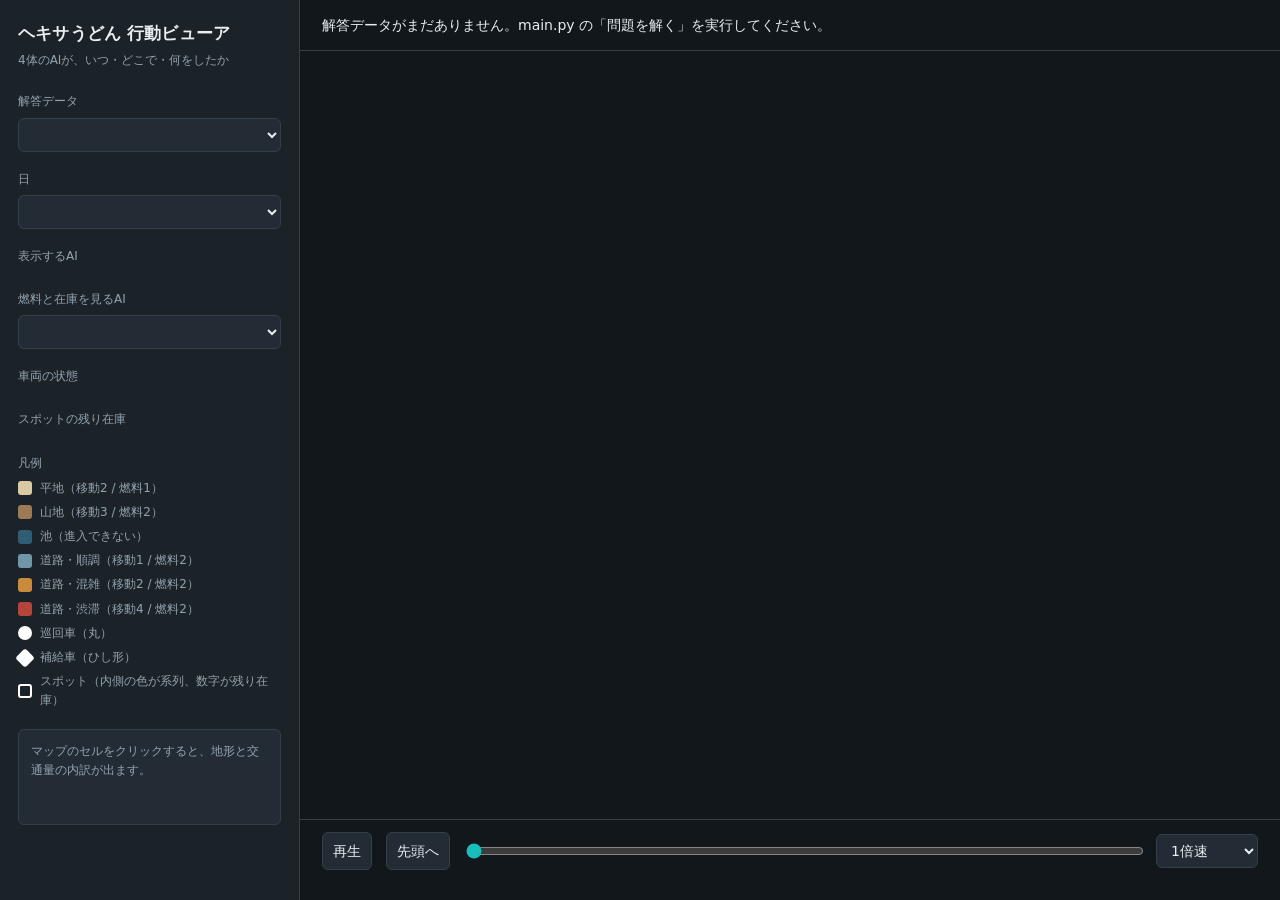
==== viewer/index.html @ 1476a409 "プログラムの追加" ====
<!DOCTYPE html>
<html lang="ja">
<head>
<meta charset="utf-8">
<meta name="viewport" content="width=device-width, initial-scale=1">
<meta http-equiv="Cache-Control" content="no-store">
<title>ヘキサうどん 行動ビューア</title>
<script>
  // ブラウザが古い app.js / style.css / データを使い回さないようにする。
  // 更新したのに画面が変わらない、という事故がここで防げる。
  window.HEXA_CACHE_BUSTER = "?v=" + Date.now();
  document.write(
    '<link rel="stylesheet" href="style.css' + window.HEXA_CACHE_BUSTER + '">'
  );
</script>
</head>
<body>
<aside class="panel">
  <h1>ヘキサうどん 行動ビューア</h1>
  <p class="subtitle">4体のAIが、いつ・どこで・何をしたか</p>

  <div class="field">
    <label for="dataset">解答データ</label>
    <select id="dataset"></select>
  </div>

  <div class="field">
    <label for="day">日</label>
    <select id="day"></select>
  </div>

  <div class="field">
    <label>表示するAI</label>
    <div class="team-list" id="teams"></div>
  </div>

  <div class="field">
    <label for="focus">燃料と在庫を見るAI</label>
    <select id="focus"></select>
  </div>

  <div class="field">
    <label>車両の状態</label>
    <div class="agent-list" id="agents"></div>
  </div>

  <div class="field">
    <label>スポットの残り在庫</label>
    <div class="spot-list" id="spots"></div>
  </div>

  <div class="field">
    <label>凡例</label>
    <div class="legend">
      <div><i style="background:#d8c9a3"></i>平地（移動2 / 燃料1）</div>
      <div><i style="background:#9c7a55"></i>山地（移動3 / 燃料2）</div>
      <div><i style="background:#2e5d74"></i>池（進入できない）</div>
      <div><i style="background:var(--smooth)"></i>道路・順調（移動1 / 燃料2）</div>
      <div><i style="background:var(--busy)"></i>道路・混雑（移動2 / 燃料2）</div>
      <div><i style="background:var(--jammed)"></i>道路・渋滞（移動4 / 燃料2）</div>
      <div><i style="border-radius:50%;background:#fff"></i>巡回車（丸）</div>
      <div><i style="transform:rotate(45deg);background:#fff"></i>補給車（ひし形）</div>
      <div><i style="border:2px solid #fff;background:transparent"></i>スポット（内側の色が系列、数字が残り在庫）</div>
    </div>
  </div>

  <div class="inspector" id="inspector">マップのセルをクリックすると、地形と交通量の内訳が出ます。</div>
</aside>

<main class="stage">
  <div class="stage-head" id="head"></div>
  <div class="canvas-wrap"><canvas id="map"></canvas></div>
  <div class="transport">
    <button id="play">再生</button>
    <button id="reset">先頭へ</button>
    <input id="step" type="range" min="0" max="0" value="0">
    <select id="speed" title="再生速度">
      <option value="0.25">0.25倍速</option>
      <option value="0.5">0.5倍速</option>
      <option value="1" selected>1倍速</option>
      <option value="2">2倍速</option>
      <option value="4">4倍速</option>
      <option value="8">8倍速</option>
    </select>
    <span class="readout" id="readout"></span>
  </div>
</main>

<script>
  document.write('<script src="data/index.js' + window.HEXA_CACHE_BUSTER + '"><\/script>');
  document.write('<script src="app.js' + window.HEXA_CACHE_BUSTER + '"><\/script>');
</script>
</body>
</html>
---- viewer/style.css ----
:root {
  --ink: #12171b;
  --ink-2: #1b2228;
  --ink-3: #232c34;
  --line: #33404a;
  --text: #e8eef2;
  --text-dim: #93a3ae;
  --team-1: #e4572e;
  --team-2: #17bebb;
  --team-3: #f5c518;
  --team-4: #9b7ede;
  --smooth: #6f97a8;
  --busy: #c98a3c;
  --jammed: #b5453a;
}

* { box-sizing: border-box; }

html, body {
  margin: 0;
  height: 100%;
  background: var(--ink);
  color: var(--text);
  font-family: "Hiragino Sans", "Noto Sans JP", "Yu Gothic UI", system-ui, sans-serif;
  font-size: 14px;
  line-height: 1.6;
}

body {
  display: grid;
  grid-template-columns: 300px 1fr;
  grid-template-rows: 100%;
}

.panel {
  background: var(--ink-2);
  border-right: 1px solid var(--line);
  padding: 20px 18px 40px;
  overflow-y: auto;
}

.panel h1 {
  font-size: 17px;
  font-weight: 600;
  margin: 0 0 4px;
  letter-spacing: 0.01em;
}

.panel .subtitle {
  color: var(--text-dim);
  font-size: 12px;
  margin: 0 0 22px;
}

.field { margin-bottom: 18px; }

.field label {
  display: block;
  font-size: 12px;
  color: var(--text-dim);
  margin-bottom: 6px;
}

select, button {
  font: inherit;
  color: var(--text);
  background: var(--ink-3);
  border: 1px solid var(--line);
  border-radius: 6px;
  padding: 7px 10px;
}

select { width: 100%; }

button { cursor: pointer; }
button:hover { border-color: #4d5f6c; }
button:focus-visible, select:focus-visible { outline: 2px solid var(--team-2); outline-offset: 2px; }

.team-list { display: grid; gap: 6px; }

.team-row {
  display: grid;
  grid-template-columns: 12px 1fr auto;
  align-items: center;
  gap: 9px;
  padding: 8px 10px;
  border: 1px solid var(--line);
  border-radius: 6px;
  background: var(--ink-3);
  cursor: pointer;
  text-align: left;
  width: 100%;
}

.team-row[aria-pressed="true"] { border-color: currentColor; }
.team-row .swatch { width: 12px; height: 12px; border-radius: 3px; background: currentColor; }
.team-row .name { color: var(--text); font-weight: 600; }
.team-row .score { color: var(--text-dim); font-size: 11px; font-variant-numeric: tabular-nums; }

.agent-list { display: grid; gap: 4px; }

.agent-row {
  display: grid;
  grid-template-columns: 1fr auto;
  gap: 4px 8px;
  padding: 6px 9px;
  border: 1px solid var(--line);
  border-radius: 6px;
  background: var(--ink-3);
  font-size: 12px;
}

.agent-row .who { color: var(--text); font-weight: 600; }
.agent-row .fuel-text { color: var(--text-dim); font-variant-numeric: tabular-nums; }
.agent-row .gauge {
  grid-column: 1 / -1;
  height: 5px;
  border-radius: 3px;
  background: #2b353d;
  overflow: hidden;
}
.agent-row .gauge span { display: block; height: 100%; background: var(--smooth); }
.agent-row .gauge span.low { background: var(--jammed); }
.agent-row .gauge span.mid { background: var(--busy); }

.transport { grid-template-columns: auto auto 1fr auto auto; }
#speed { width: auto; }

.spot-list { display: grid; gap: 3px; }

.spot-row {
  display: grid;
  grid-template-columns: 12px 1fr auto;
  align-items: center;
  gap: 8px;
  padding: 4px 9px;
  border: 1px solid var(--line);
  border-radius: 5px;
  background: var(--ink-3);
  font-size: 12px;
  font-variant-numeric: tabular-nums;
}
.spot-row i { width: 12px; height: 12px; border-radius: 50%; display: inline-block; }
.spot-row .left { color: var(--text); font-weight: 600; }
.spot-row.empty { opacity: 0.45; }
.spot-row.empty .left { color: var(--text-dim); font-weight: 400; }

.legend { display: grid; gap: 5px; font-size: 12px; color: var(--text-dim); }
.legend div { display: flex; align-items: center; gap: 8px; }
.legend i { width: 14px; height: 14px; border-radius: 3px; display: inline-block; }

.stage {
  display: grid;
  grid-template-rows: auto 1fr auto;
  min-width: 0;
  min-height: 0;
}

.stage-head {
  padding: 14px 22px;
  border-bottom: 1px solid var(--line);
  display: flex;
  align-items: baseline;
  gap: 18px;
  flex-wrap: wrap;
}

.stage-head strong { font-weight: 600; }
.stage-head span { color: var(--text-dim); font-size: 12px; font-variant-numeric: tabular-nums; }

.canvas-wrap { position: relative; min-height: 0; overflow: hidden; }
#map { position: absolute; inset: 0; display: block; width: 100%; height: 100%; }

.transport {
  border-top: 1px solid var(--line);
  padding: 12px 22px 16px;
  display: grid;
  grid-template-columns: auto auto 1fr auto;
  align-items: center;
  gap: 14px;
}

#step { width: 100%; accent-color: var(--team-2); }

.readout { color: var(--text-dim); font-size: 12px; font-variant-numeric: tabular-nums; }

.inspector {
  margin-top: 18px;
  padding: 12px;
  border: 1px solid var(--line);
  border-radius: 6px;
  background: var(--ink-3);
  font-size: 12px;
  color: var(--text-dim);
  min-height: 96px;
}
.inspector b { color: var(--text); font-weight: 600; }

.empty {
  padding: 40px 22px;
  color: var(--text-dim);
  max-width: 60ch;
}

@media (prefers-reduced-motion: reduce) {
  * { transition: none !important; }
}
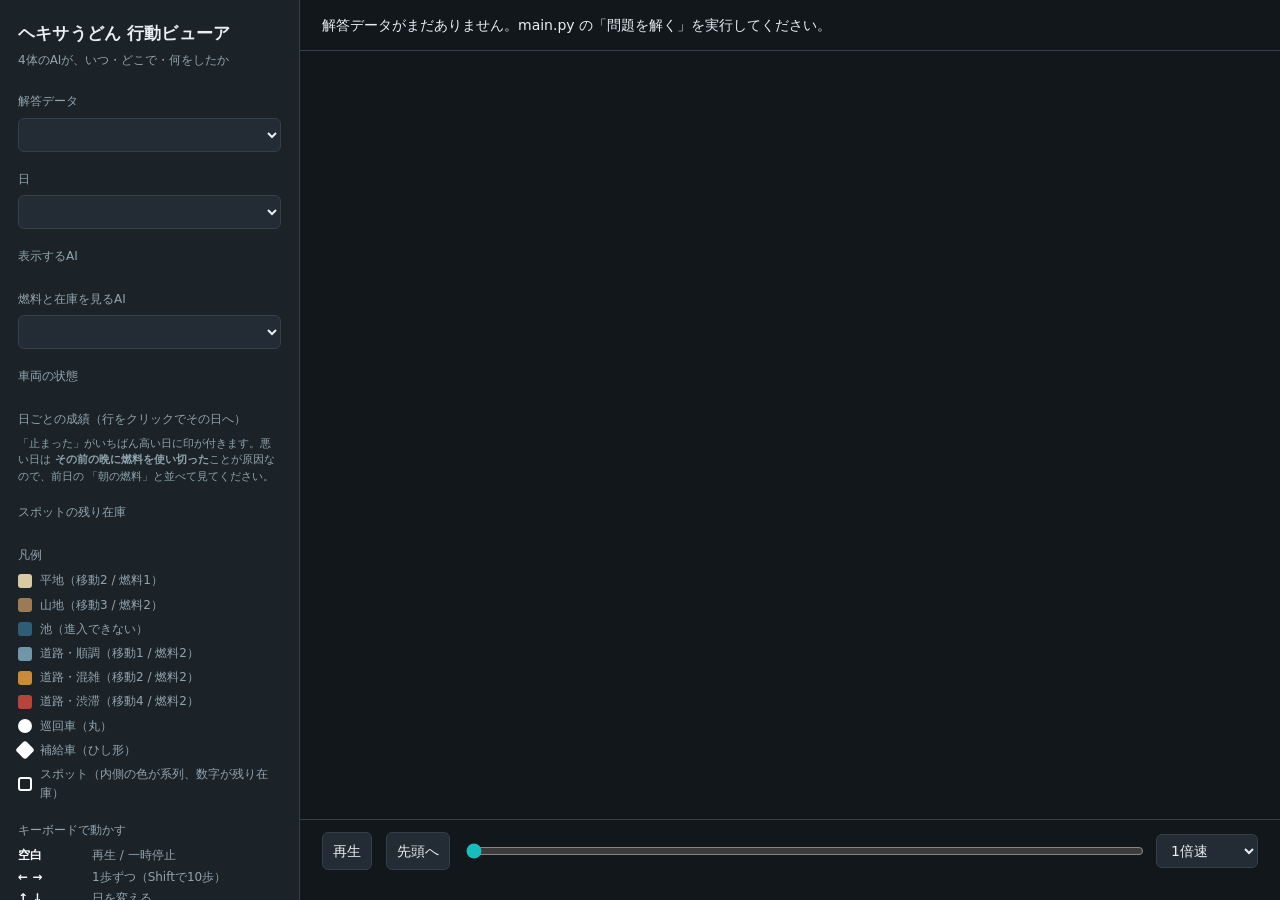
==== commit 6cc73123: "最終的なプログラム" ====
--- a/viewer/index.html
+++ b/viewer/index.html
@@ -45,6 +45,14 @@
   </div>
 
   <div class="field">
+    <label>日ごとの成績（行をクリックでその日へ）</label>
+    <div id="daytable"></div>
+    <p class="hint">「止まった」がいちばん高い日に印が付きます。悪い日は
+      <b>その前の晩に燃料を使い切った</b>ことが原因なので、前日の
+      「朝の燃料」と並べて見てください。</p>
+  </div>
+
+  <div class="field">
     <label>スポットの残り在庫</label>
     <div class="spot-list" id="spots"></div>
   </div>
@@ -64,7 +72,19 @@
     </div>
   </div>
 
-  <div class="inspector" id="inspector">マップのセルをクリックすると、地形と交通量の内訳が出ます。</div>
+  <div class="field">
+    <label>キーボードで動かす</label>
+    <div class="legend keys">
+      <div><b>空白</b> 再生 / 一時停止</div>
+      <div><b>← →</b> 1歩ずつ（Shiftで10歩）</div>
+      <div><b>↑ ↓</b> 日を変える</div>
+      <div><b>Home / End</b> その日の先頭 / 最後</div>
+      <div><b>1〜9</b> その番号の車だけ見る</div>
+      <div><b>f</b> 止まっている車を光らせる</div>
+    </div>
+  </div>
+
+  <div class="inspector" id="inspector">マップのセルをクリックすると、地形と交通量の内訳が出ます。<br>画面下の数字に「巡回車が動いた／止まった（うち燃料ぎれ）」が出ます。<b>止まった歩がいちばんの損</b>なので、まずここを見てください。</div>
 </aside>
 
 <main class="stage">
--- a/viewer/style.css
+++ b/viewer/style.css
@@ -205,3 +205,45 @@
 @media (prefers-reduced-motion: reduce) {
   * { transition: none !important; }
 }
+
+/* キーボードの説明。狭い画面でも読めるように1列にする。 */
+.legend.keys {
+  display: grid;
+  grid-template-columns: 1fr;
+  gap: 2px;
+}
+.legend.keys b {
+  display: inline-block;
+  min-width: 5.5em;
+  color: #fff;
+}
+
+/* 日ごとの成績の表。**どの日が悪かったのか**を一目で見るためのもの。 */
+table.daytable {
+  width: 100%;
+  border-collapse: collapse;
+  font-size: 11px;
+  font-variant-numeric: tabular-nums;
+}
+table.daytable th {
+  font-weight: 600;
+  color: #9fb3bd;
+  text-align: right;
+  padding: 2px 3px;
+  border-bottom: 1px solid #2b3942;
+  white-space: nowrap;
+}
+table.daytable td {
+  text-align: right;
+  padding: 2px 3px;
+  border-bottom: 1px solid #1d272d;
+}
+table.daytable tr[data-day] { cursor: pointer; }
+table.daytable tr[data-day]:hover { background: #1f2b33; }
+table.daytable tr.worst td { color: #ff9b8a; font-weight: 600; }
+.hint {
+  margin: 6px 0 0;
+  font-size: 11px;
+  line-height: 1.5;
+  color: #8fa3ad;
+}
